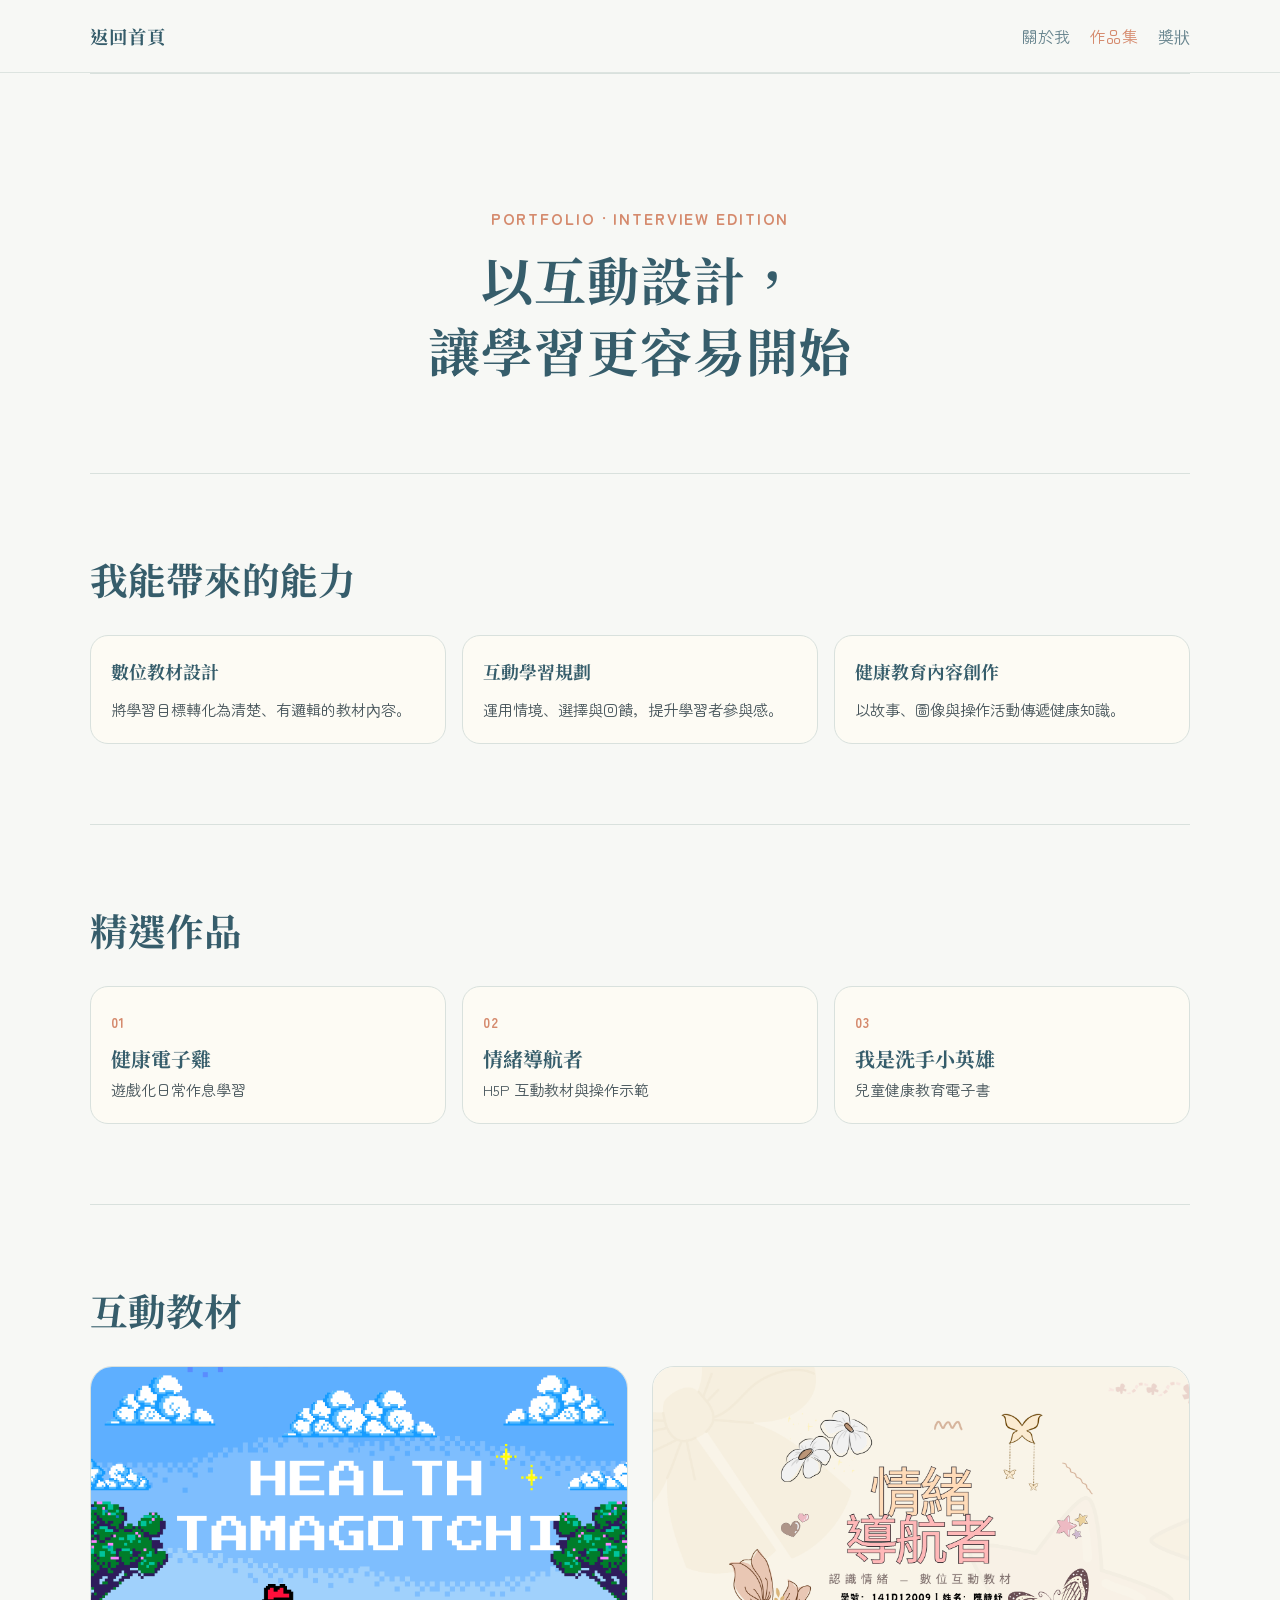
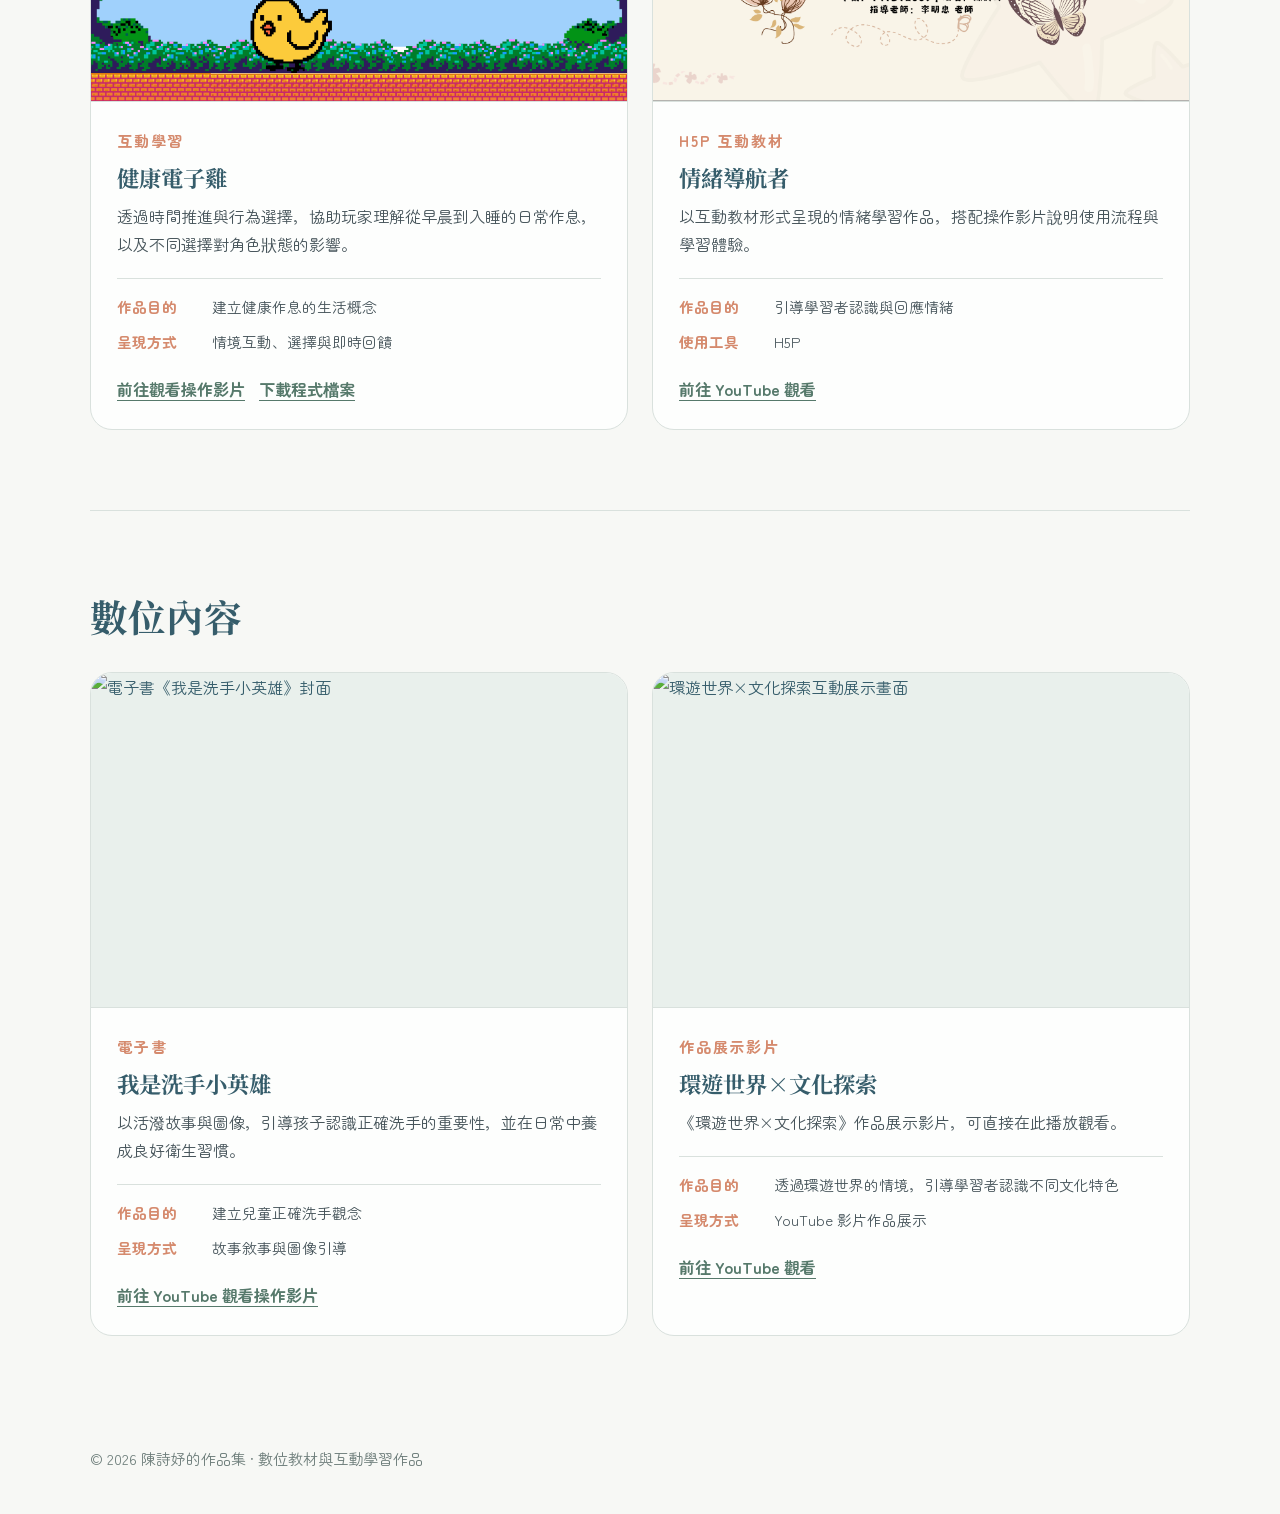
==== 個人修改版－作品更新.html @ 91680e5f "Add files via upload" ====
<!doctype html>
<html lang="zh-Hant">
<head>
  <meta charset="utf-8">
  <meta name="viewport" content="width=device-width, initial-scale=1">
  <meta name="description" content="陳詩妤的數位教材、互動學習與健康教育作品集。">
  <title>作品集｜陳詩妤</title>
  <link rel="stylesheet" href="site-style.css">
  <link rel="stylesheet" href="typography.css">
  <link rel="stylesheet" href="interview.css">
  <script src="site-interactions.js" defer></script>
</head>
<body>
  <header><div class="wrap nav"><a class="mark" href="index.html">返回首頁</a><nav aria-label="頁面導覽"><a href="關於我.html">關於我</a><a href="個人修改版－作品更新.html" aria-current="page">作品集</a><a href="獎狀.html">獎狀</a></nav></div></header>
  <main class="wrap">
    <section class="hero interview-hero text-hero">
      <div><span class="eyebrow">PORTFOLIO · INTERVIEW EDITION</span><h1>以互動設計，<br>讓學習更容易開始</h1></div>
      </section>

    <section class="capability-section" aria-labelledby="capability-title"><div class="section-title"><h2 id="capability-title">我能帶來的能力</h2></div><ul class="capability-list"><li><b>數位教材設計</b><span>將學習目標轉化為清楚、有邏輯的教材內容。</span></li><li><b>互動學習規劃</b><span>運用情境、選擇與回饋，提升學習者參與感。</span></li><li><b>健康教育內容創作</b><span>以故事、圖像與操作活動傳遞健康知識。</span></li></ul></section>

    <section aria-labelledby="featured-title"><div class="section-title"><h2 id="featured-title">精選作品</h2></div><div class="featured-grid"><a class="featured-card" href="#health"><span>01</span><h3>健康電子雞</h3><p>遊戲化日常作息學習</p></a><a class="featured-card" href="#emotion"><span>02</span><h3>情緒導航者</h3><p>H5P 互動教材與操作示範</p></a><a class="featured-card" href="#handwash"><span>03</span><h3>我是洗手小英雄</h3><p>兒童健康教育電子書</p></a></div></section>

    <section aria-labelledby="interactive-title"><div class="section-title"><h2 id="interactive-title">互動教材</h2></div><div class="project-grid">
      <article class="card project-card" id="health"><div class="project-media"><img src="assets/健康電子雞封面.png" alt="健康電子雞互動學習作品封面"></div><div class="project-body"><span class="project-kind">互動學習</span><h3>健康電子雞</h3><p>透過時間推進與行為選擇，協助玩家理解從早晨到入睡的日常作息，以及不同選擇對角色狀態的影響。</p><dl class="project-details"><div><dt>作品目的</dt><dd>建立健康作息的生活概念</dd></div><div><dt>呈現方式</dt><dd>情境互動、選擇與即時回饋</dd></div></dl><p class="action-row"><a class="project-text-link" href="assets/健康電子雞操作影片.mp4" target="_blank" rel="noopener noreferrer">前往觀看操作影片</a><a class="project-text-link" href="assets/健康電子雞程式原始檔.py" download="第2組.py">下載程式檔案</a></p></div></article>
      <article class="card project-card" id="emotion"><div class="project-media"><img class="emotion-cover" src="assets/情緒導航者封面.png" alt="情緒導航者數位互動教材封面"></div><div class="project-body"><span class="project-kind">H5P 互動教材</span><h3>情緒導航者</h3><p>以互動教材形式呈現的情緒學習作品，搭配操作影片說明使用流程與學習體驗。</p><dl class="project-details"><div><dt>作品目的</dt><dd>引導學習者認識與回應情緒</dd></div><div><dt>使用工具</dt><dd>H5P</dd></div></dl><p class="action-row"><a class="project-text-link" href="https://youtu.be/-F7W-_dLqSg" target="_blank" rel="noopener noreferrer">前往 YouTube 觀看</a></p></div></article>
    </div></section>

    <section aria-labelledby="content-title"><div class="section-title"><h2 id="content-title">數位內容</h2></div><div class="project-grid"><article class="card project-card" id="handwash"><div class="project-media"><img src="assets/我是洗手小英雄.JPG" alt="電子書《我是洗手小英雄》封面"></div><div class="project-body"><span class="project-kind">電子書</span><h3>我是洗手小英雄</h3><p>以活潑故事與圖像，引導孩子認識正確洗手的重要性，並在日常中養成良好衛生習慣。</p><dl class="project-details"><div><dt>作品目的</dt><dd>建立兒童正確洗手觀念</dd></div><div><dt>呈現方式</dt><dd>故事敘事與圖像引導</dd></div></dl><p class="action-row"><a class="project-text-link" href="https://youtu.be/_Ne_Pybne6g" target="_blank" rel="noopener noreferrer">前往 YouTube 觀看操作影片</a></p></div></article><article class="card project-card" id="world-culture"><div class="project-media"><img src="assets/環遊世界文化探索封面.jpeg" alt="環遊世界×文化探索互動展示畫面"></div><div class="project-body"><span class="project-kind">作品展示影片</span><h3>環遊世界×文化探索</h3><p>《環遊世界×文化探索》作品展示影片，可直接在此播放觀看。</p><dl class="project-details"><div><dt>作品目的</dt><dd>透過環遊世界的情境，引導學習者認識不同文化特色</dd></div><div><dt>呈現方式</dt><dd>YouTube 影片作品展示</dd></div></dl><a class="project-text-link" href="https://www.youtube.com/watch?v=2Fnr-W0enos" target="_blank" rel="noopener noreferrer">前往 YouTube 觀看</a></div></article></div></section>
  </main>
  <footer class="wrap">© 2026 陳詩妤的作品集 · 數位教材與互動學習作品</footer>
</body>
</html>
---- site-style.css ----
@import url('https://fonts.googleapis.com/css2?family=Noto+Serif+TC:wght@400;500;600;700&family=Zen+Maru+Gothic:wght@400;500;700&display=swap');
:root{--ink:#365D6B;--leaf:#56796B;--sage:#A8C3B2;--paper:#F7F8F5;--cream:#FFFFFF;--line:#D9E1DD;--coral:#D58A6D}*{box-sizing:border-box}body{margin:0;background:var(--paper);color:var(--ink);font-family:'Zen Maru Gothic','Noto Sans TC',sans-serif;line-height:1.75}a{color:inherit}.wrap{width:min(1100px,calc(100% - 40px));margin:auto}header{position:sticky;top:0;z-index:2;border-bottom:1px solid rgba(217,225,221,.85);background:rgba(247,248,245,.92);backdrop-filter:blur(12px)}.nav{min-height:72px;display:flex;align-items:center;justify-content:space-between;gap:24px}.nav-only{justify-content:flex-end}.mark{text-decoration:none;font-family:'Noto Serif TC',serif;font-size:1.15rem;font-weight:700;letter-spacing:.05em}.mark::before{content:'●';color:var(--coral);font-size:.7em;margin-right:.55em;vertical-align:.14em}nav{display:flex;gap:20px;font-size:.9rem}nav a{text-decoration:none;opacity:.75}nav a:hover,nav a[aria-current='page']{opacity:1;color:var(--coral)}.hero{display:grid;grid-template-columns:1.1fr .9fr;gap:clamp(32px,7vw,90px);align-items:center;padding:clamp(68px,11vw,130px) 0 88px}.eyebrow,.project-kind{color:var(--coral);font-size:.85rem;font-weight:700;letter-spacing:.12em}h1,h2,h3{font-family:'Noto Serif TC',serif;line-height:1.35}h1{font-size:clamp(2.5rem,6vw,4.65rem);margin:12px 0 16px;letter-spacing:.04em}.hero p,.soft,.project-body p{color:#46545A}.pill{display:inline-flex;align-items:center;margin-top:22px;padding:8px 14px;border:1px solid var(--line);border-radius:999px;background:rgba(255,255,255,.76);font-size:.88rem}.art{position:relative;padding:12px;background:var(--cream);border:1px solid var(--line);border-radius:48% 52% 42% 48% / 42% 45% 55% 58%;box-shadow:16px 18px 0 rgba(54,93,107,.12);transform:rotate(2deg)}.art img{display:block;width:100%;border-radius:43% 57% 45% 55% / 47% 46% 54% 53%}.art-note{position:absolute;right:-16px;bottom:22px;background:#F4E2D6;padding:9px 14px;transform:rotate(-6deg);font-family:'Noto Serif TC',serif;font-size:.82rem;color:#73584F}section{padding:80px 0;border-top:1px solid var(--line)}.section-title{display:flex;align-items:baseline;justify-content:space-between;gap:20px;margin-bottom:30px}h2{margin:0;font-size:clamp(1.7rem,3vw,2.35rem)}.tiny{color:#6D7D7A;font-size:.82rem}.about{display:grid;grid-template-columns:.8fr 1.2fr;gap:24px}.card{background:rgba(255,255,255,.82);border:1px solid var(--line);border-radius:22px;padding:28px}.profile{background:var(--ink);color:#FFFFFF}.profile p{color:#E4EFEB;margin-bottom:0}.facts{display:grid;grid-template-columns:repeat(3,1fr);gap:12px;margin-top:24px}.facts div{border-top:1px solid rgba(255,255,255,.38);padding-top:11px;font-size:.86rem}.facts b{display:block;color:#fff;font-size:1rem}.project-grid{display:grid;grid-template-columns:repeat(2,minmax(0,1fr));gap:24px}.project-card{overflow:hidden;padding:0}.project-media{display:block;aspect-ratio:16/10;overflow:hidden;background:#E9F0EC;border-bottom:1px solid var(--line)}.project-media img{display:block;width:100%;height:100%;object-fit:cover;transition:transform .35s ease}.project-card:hover .project-media img{transform:scale(1.035)}.project-body{padding:24px 26px 26px}.project-kind{display:inline-block;margin:0 0 8px;font-size:.78rem}.project-body h3{margin:0 0 10px;font-size:1.4rem}.project-body p{margin:0}.contact .card{text-align:center;padding:38px 28px}.email{display:inline-block;margin-top:2px;color:var(--leaf);font-weight:700;text-underline-offset:5px}.email-label{margin:26px 0 0;color:#46545A;font-size:.9rem}form{max-width:620px;margin:26px auto 0;text-align:left}label{display:block;margin:16px 0 6px;font-size:.9rem;font-weight:700}input,textarea{display:block;width:100%;border:1px solid var(--line);border-radius:10px;padding:11px 12px;background:#FFFFFF;font:inherit;color:var(--ink)}textarea{min-height:130px;resize:vertical}input:focus,textarea:focus{outline:2px solid rgba(213,138,109,.45);outline-offset:2px;border-color:var(--coral)}button{margin-top:18px;border:0;border-radius:999px;padding:11px 20px;background:var(--leaf);color:#fff;font:inherit;cursor:pointer}button:hover{background:#365D6B}#form-note{min-height:1.6em;margin:10px 0 0;color:var(--coral);font-size:.84rem}footer{padding:30px 0 42px;color:#6D7D7A;font-size:.8rem}@media(max-width:720px){.hero,.about,.project-grid{grid-template-columns:1fr}.hero{padding-top:62px}.art{max-width:420px;margin:auto}nav{gap:12px;font-size:.79rem}.facts{gap:8px}section{padding:58px 0}}


html { scroll-behavior:smooth; }
.art { animation:art-drift 6s ease-in-out infinite; }
@keyframes art-drift { 0%,100% { transform:rotate(2deg) translateY(0); } 50% { transform:rotate(1deg) translateY(-10px); } }
.timeline-item::before { animation:timeline-pulse 3.2s ease-in-out infinite; }
@keyframes timeline-pulse { 0%,100% { box-shadow:0 0 0 1px rgba(54,93,107,.28),0 0 0 0 rgba(168,195,178,.5); } 50% { box-shadow:0 0 0 1px rgba(54,93,107,.28),0 0 0 8px rgba(168,195,178,0); } }
.js-motion .reveal { opacity:0; transform:translateY(22px); transition:opacity .65s ease,transform .65s cubic-bezier(.2,.8,.2,1); }
.js-motion .reveal.is-visible { opacity:1; transform:translateY(0); }
.interactive-card { position:relative; isolation:isolate; transition:transform .28s ease,box-shadow .28s ease,border-color .28s ease; }
.interactive-card::after { content:''; position:absolute; inset:0; z-index:0; pointer-events:none; border-radius:inherit; background:radial-gradient(260px circle at var(--pointer-x,50%) var(--pointer-y,50%),rgba(168,195,178,.24),transparent 62%); opacity:0; transition:opacity .28s ease; }
.interactive-card > * { position:relative; z-index:1; }
.scroll-progress { position:fixed; top:0; left:0; z-index:20; width:100%; height:4px; transform:scaleX(0); transform-origin:left; background:linear-gradient(90deg,var(--coral),var(--sage),var(--ink)); box-shadow:0 1px 8px rgba(54,93,107,.16); }
.back-to-top { position:fixed; right:24px; bottom:24px; z-index:10; width:46px; height:46px; border:1px solid var(--line); border-radius:50%; margin:0; padding:0; background:var(--ink); color:#fff; font-size:1.35rem; line-height:1; box-shadow:0 8px 22px rgba(54,93,107,.22); opacity:0; transform:translateY(14px); pointer-events:none; transition:opacity .25s ease,transform .25s ease,background .2s ease; }
.back-to-top.is-visible { opacity:1; transform:translateY(0); pointer-events:auto; }
.back-to-top:hover { background:var(--leaf); }
@media (hover:hover) and (pointer:fine) { .interactive-card:hover { transform:translateY(-6px); border-color:var(--sage); box-shadow:0 16px 30px rgba(54,93,107,.12); } .interactive-card:hover::after { opacity:1; } }
@media (prefers-reduced-motion:reduce) { html { scroll-behavior:auto; } .art,.timeline-item::before { animation:none; } .js-motion .reveal,.js-motion .reveal.is-visible,.interactive-card,.back-to-top { transition:none; transform:none; } }
@media (max-width:720px) { .back-to-top { right:16px; bottom:16px; } }
---- typography.css ----
/* 提升導覽與輔助文字的閱讀性 */
nav { font-size:1rem; }
.home-link { font-family:'Noto Serif TC',serif; font-size:1.15rem; font-weight:700; text-decoration:none; }
.home-link:hover, .home-link[aria-current='page'] { color:var(--coral); }
.mark::before { content:none; margin:0; }
.project-link { display:flex; flex-direction:column; align-items:center; justify-content:center; gap:10px; background:#E9F0EC; color:var(--leaf); font-weight:700; text-decoration:none; }
.project-link:hover { background:#DDEBE4; }
.project-link-icon { font-size:2.4rem; line-height:1; }
.project-media video { display:block; width:100%; height:100%; object-fit:cover; }
.project-media iframe { display:block; width:100%; height:100%; border:0; }
.project-text-link { color:var(--leaf); font-weight:700; text-underline-offset:4px; }
.eyebrow { font-size:.98rem; }
.pill { font-size:.98rem; }
.tiny { font-size:.98rem; }
.art-note { font-size:.95rem; }
.facts div { font-size:.98rem; }
.project-kind { font-size:.94rem; }
label, .email-label { font-size:1rem; }
#form-note { font-size:.96rem; }
footer { font-size:.94rem; }

@media (max-width:720px) {
  nav { font-size:.92rem; }
}
---- interview.css ----
.interview-hero { padding-bottom:72px; }
.interview-hero h1 { max-width:12em; font-size:clamp(2.5rem,4.2vw,3.25rem); letter-spacing:.02em; }
.capability-list,.featured-grid { display:grid; grid-template-columns:repeat(3,1fr); gap:16px; margin:0; padding:0; list-style:none; }
.capability-list li,.featured-card { border:1px solid var(--line); border-radius:18px; background:rgba(255,252,245,.74); padding:20px; }
.capability-list b { display:block; margin-bottom:8px; font-family:'Noto Serif TC',serif; font-size:1.12rem; }
.capability-list span { color:#46545A; font-size:.95rem; }
.featured-card { display:block; color:var(--ink); text-decoration:none; transition:transform .2s ease, box-shadow .2s ease; }
.featured-card:hover { transform:translateY(-3px); box-shadow:0 10px 24px rgba(38,56,47,.1); }
.featured-card span { color:var(--coral); font-weight:700; font-size:.85rem; letter-spacing:.08em; }
.featured-card h3 { margin:10px 0 5px; font-size:1.25rem; }
.featured-card p { margin:0; color:#46545A; font-size:.94rem; }
.project-details { display:grid; gap:9px; margin:20px 0; padding:15px 0 0; border-top:1px solid var(--line); }
.project-details div { display:grid; grid-template-columns:5.8em 1fr; gap:10px; font-size:.92rem; }
.project-details dt { color:var(--coral); font-weight:700; }
.project-details dd { margin:0; color:#46545A; }
.action-link { display:inline-block; padding:8px 14px; border-radius:999px; background:var(--leaf); color:#fff; font-size:.92rem; font-weight:700; text-decoration:none; }
.action-link:hover { background:#365D6B; }
.action-row { display:flex; flex-wrap:wrap; align-items:center; gap:14px; }
.video-card { overflow:hidden; border:1px solid var(--line); border-radius:22px; background:#233C48; }
.video-card video { display:block; width:100%; max-height:620px; }
@media (max-width:720px) { .interview-hero h1 { font-size:2.1rem; } .capability-list,.featured-grid { grid-template-columns:1fr; } .project-details div { grid-template-columns:1fr; gap:2px; } }





.text-hero { grid-template-columns:1fr; min-height:360px; text-align:center; }
.text-hero > div { margin:auto; }
.text-hero p { margin-left:auto; margin-right:auto; }
.project-card.text-only .project-body { padding:32px 28px; text-align:center; }
.project-card.text-only .project-details div { grid-template-columns:1fr; gap:2px; text-align:center; }
.project-card.text-only .action-row { justify-content:center; }
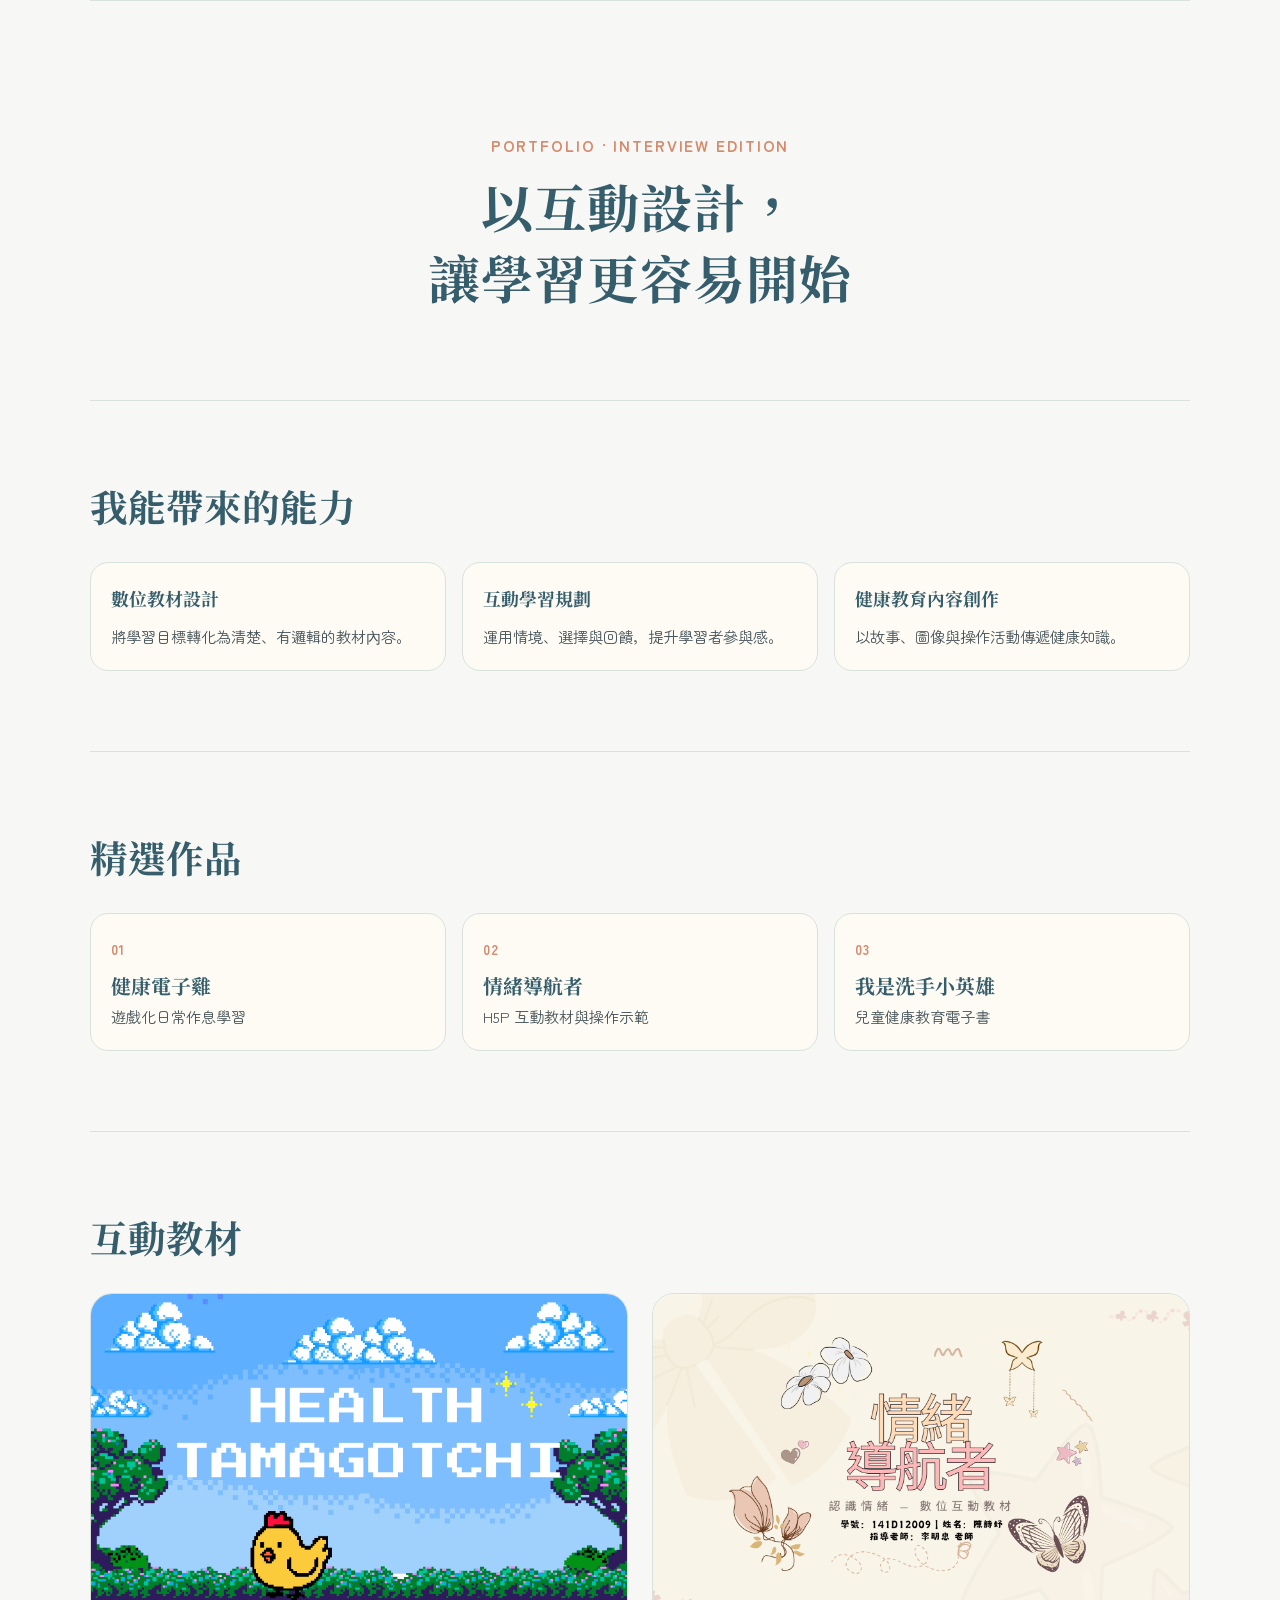
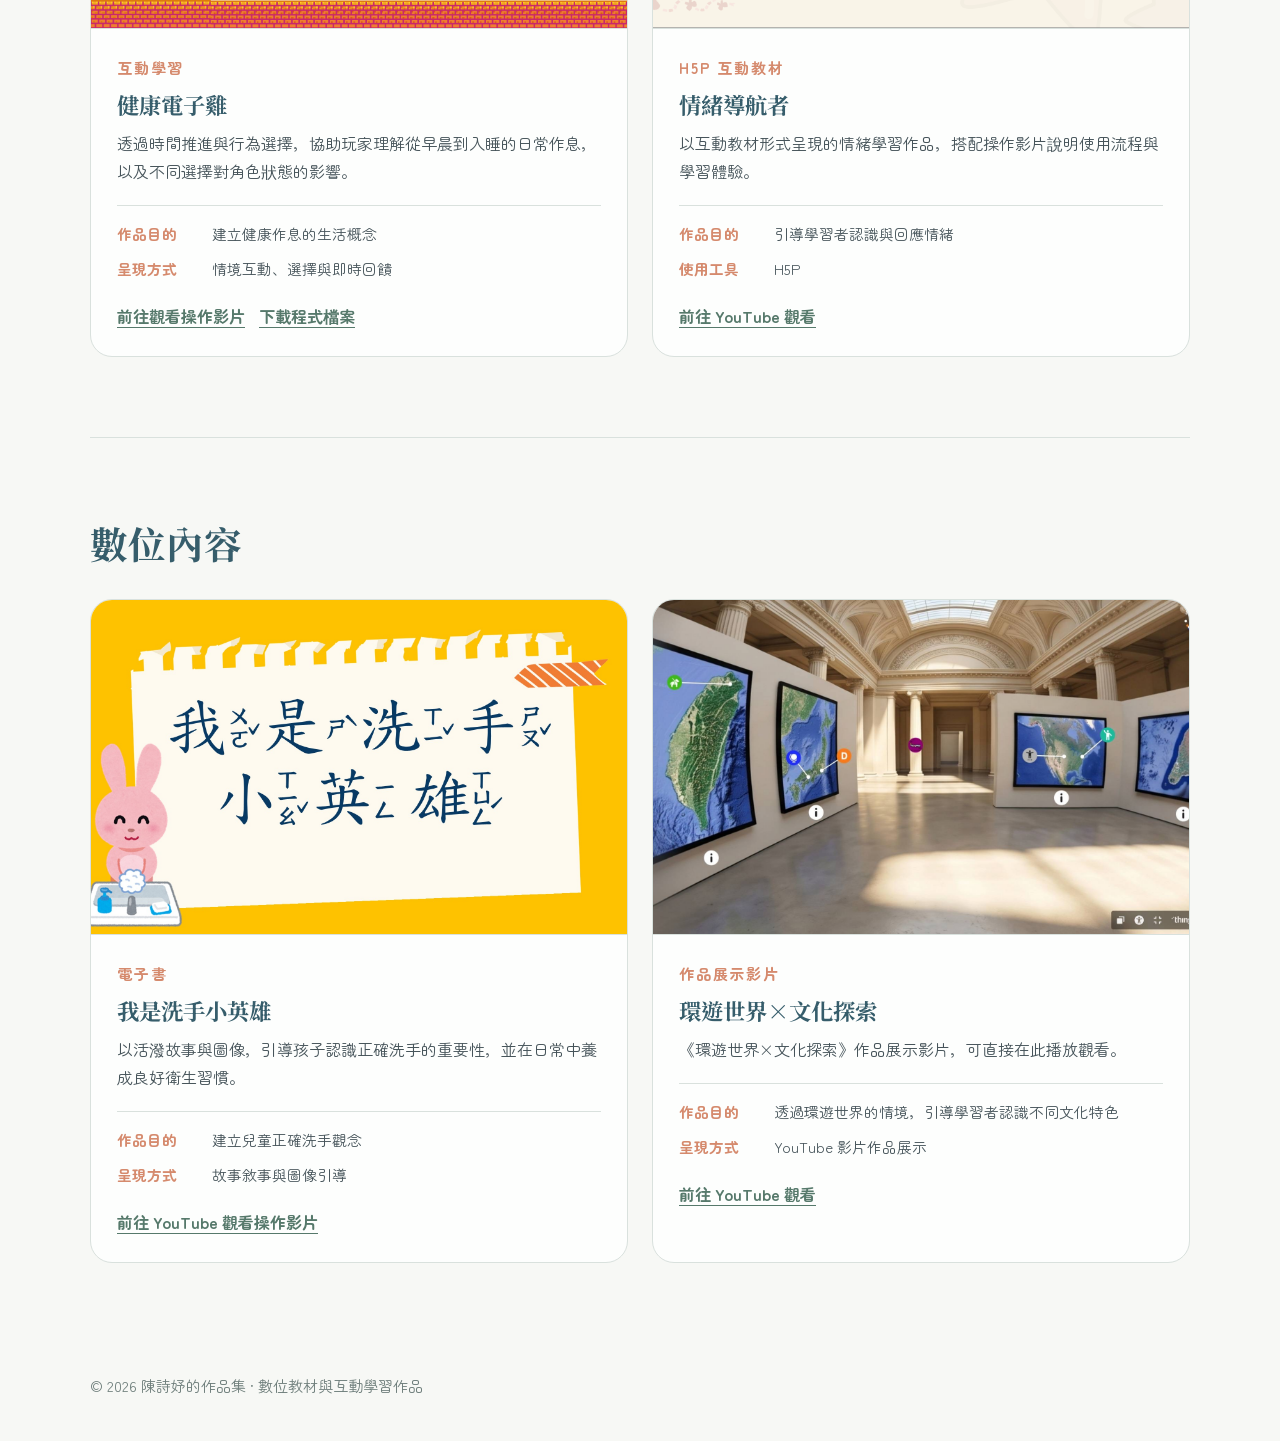
==== commit 2a6168b3: "Add files via upload" ====
--- a/個人修改版－作品更新.html
+++ b/個人修改版－作品更新.html
@@ -11,7 +11,7 @@
   <script src="site-interactions.js" defer></script>
 </head>
 <body>
-  <header><div class="wrap nav"><a class="mark" href="index.html">返回首頁</a><nav aria-label="頁面導覽"><a href="關於我.html">關於我</a><a href="個人修改版－作品更新.html" aria-current="page">作品集</a><a href="獎狀.html">獎狀</a></nav></div></header>
+  
   <main class="wrap">
     <section class="hero interview-hero text-hero">
       <div><span class="eyebrow">PORTFOLIO · INTERVIEW EDITION</span><h1>以互動設計，<br>讓學習更容易開始</h1></div>
@@ -48,3 +48,4 @@
 
 
 
+
